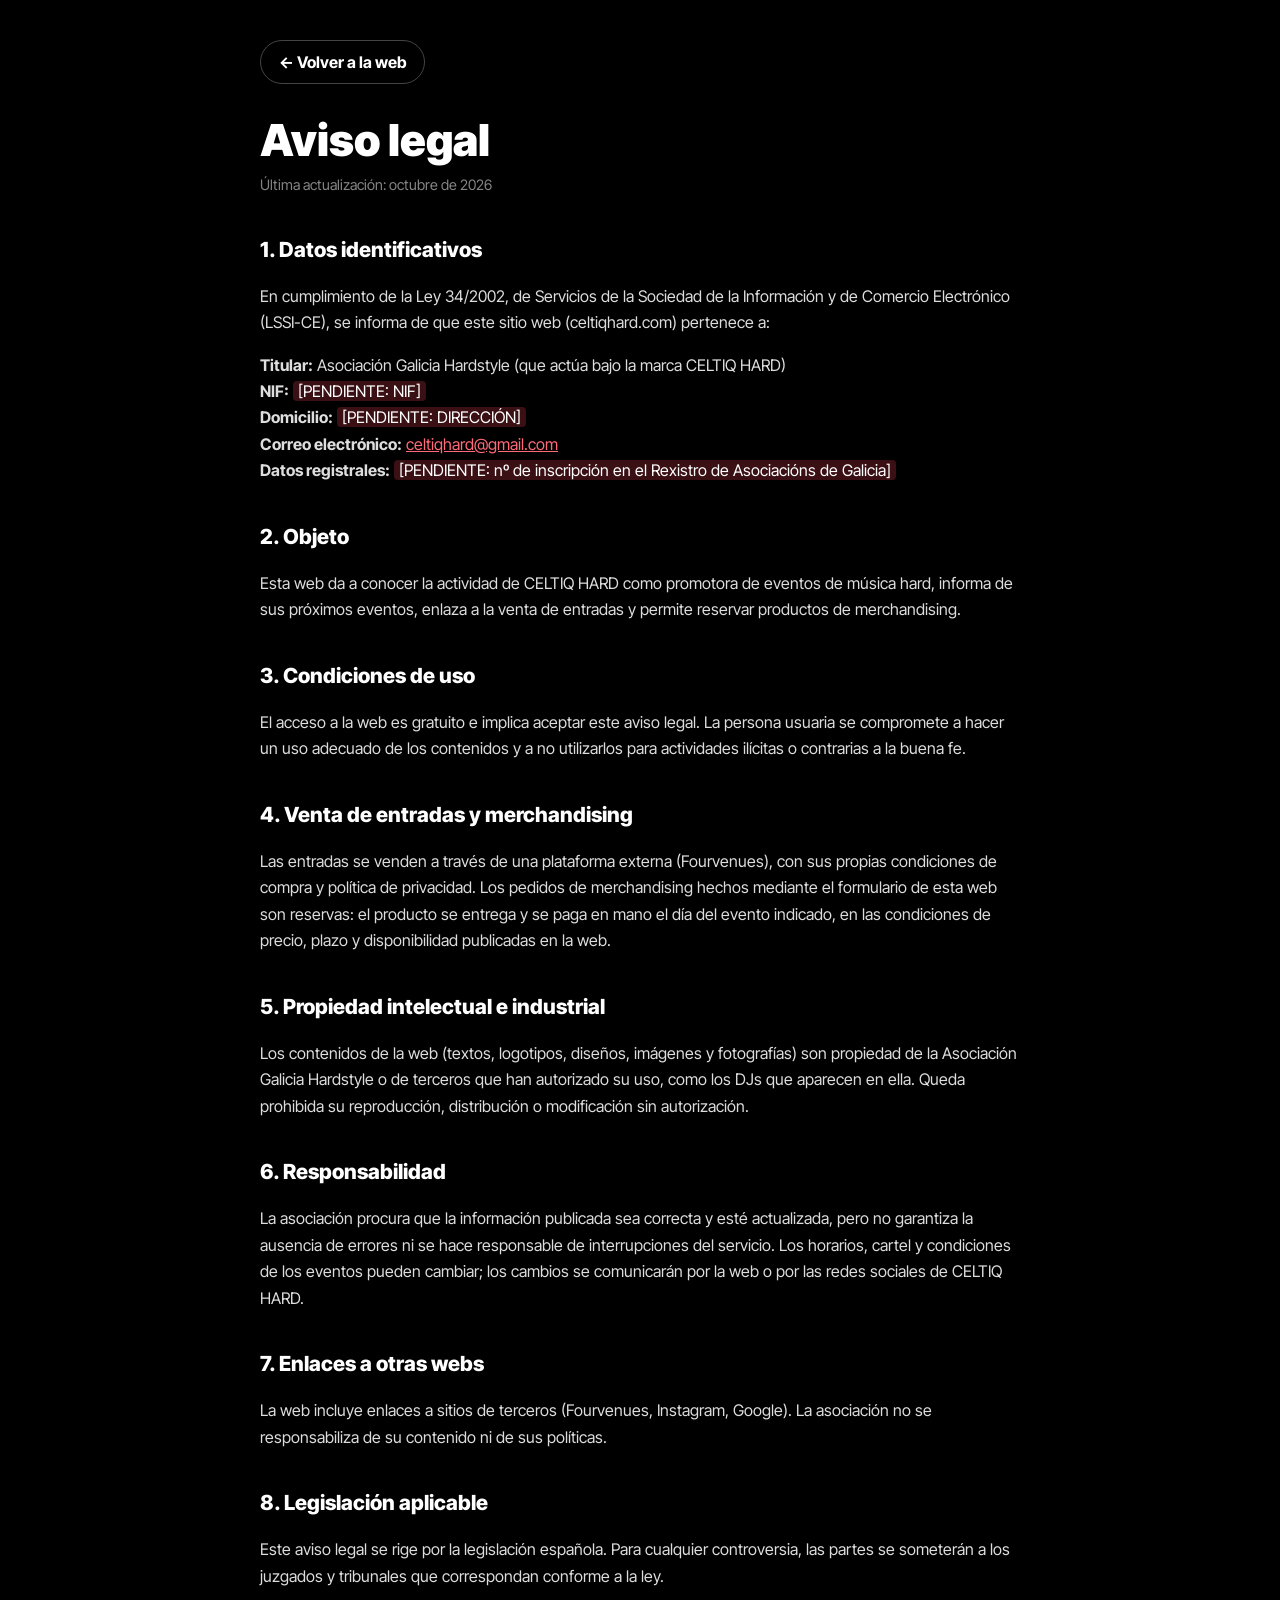
==== aviso-legal.html @ 73710f04 "Add files via upload" ====
<!DOCTYPE html>
<html lang="es">
<head>
<meta charset="UTF-8">
<meta name="viewport" content="width=device-width, initial-scale=1, viewport-fit=cover">
<meta name="robots" content="noindex,follow">
<title>Aviso legal | CELTIQ HARD</title>
<link rel="preconnect" href="https://fonts.googleapis.com">
<link href="https://fonts.googleapis.com/css2?family=Inter+Tight:wght@400;600;800;900&display=swap" rel="stylesheet">
<style>
:root{color-scheme:dark}
body{margin:0;background:#000;color:#ddd;font-family:'Inter Tight',system-ui,sans-serif;line-height:1.65;padding:env(safe-area-inset-top,0) 0 env(safe-area-inset-bottom,0)}
main{max-width:760px;margin:0 auto;padding:2.5rem 1.25rem 4rem}
.volver{display:inline-block;color:#fff;text-decoration:none;font-weight:700;margin-bottom:2rem;border:1px solid #444;border-radius:999px;padding:.5rem 1.1rem}
.volver:hover{border-color:#dc3545}
h1{color:#fff;font-size:clamp(2rem,6vw,2.75rem);font-weight:900;line-height:1.1;margin:0 0 .5rem}
h2{color:#fff;font-size:1.3rem;font-weight:800;margin:2.25rem 0 .5rem}
.fecha{opacity:.6;font-size:.9rem;margin:0 0 2rem}
a{color:#ff6b78}
table{width:100%;border-collapse:collapse;font-size:.92rem;margin:1rem 0}
.tabla{overflow-x:auto}
th,td{text-align:left;padding:.6rem;border-bottom:1px solid #333;vertical-align:top}
th{color:#fff}
.pendiente{background:#3a1015;color:#fff;padding:0 .3rem;border-radius:4px}
button{background:#dc3545;color:#fff;border:0;border-radius:999px;padding:.75rem 1.5rem;font:inherit;font-weight:800;cursor:pointer}
</style>
</head>
<body>
<main>
<a class="volver" href="index.html">&larr; Volver a la web</a>
<h1>Aviso legal</h1>
<p class="fecha">Última actualización: octubre de 2026</p>

<h2>1. Datos identificativos</h2>
<p>En cumplimiento de la Ley 34/2002, de Servicios de la Sociedad de la Información y de Comercio Electrónico (LSSI-CE), se informa de que este sitio web (celtiqhard.com) pertenece a:</p>
<p><strong>Titular:</strong> Asociación Galicia Hardstyle (que actúa bajo la marca CELTIQ HARD)<br>
<strong>NIF:</strong> <span class="pendiente">[PENDIENTE: NIF]</span><br>
<strong>Domicilio:</strong> <span class="pendiente">[PENDIENTE: DIRECCIÓN]</span><br>
<strong>Correo electrónico:</strong> <a href="mailto:celtiqhard@gmail.com">celtiqhard@gmail.com</a><br>
<strong>Datos registrales:</strong> <span class="pendiente">[PENDIENTE: nº de inscripción en el Rexistro de Asociacións de Galicia]</span></p>

<h2>2. Objeto</h2>
<p>Esta web da a conocer la actividad de CELTIQ HARD como promotora de eventos de música hard, informa de sus próximos eventos, enlaza a la venta de entradas y permite reservar productos de merchandising.</p>

<h2>3. Condiciones de uso</h2>
<p>El acceso a la web es gratuito e implica aceptar este aviso legal. La persona usuaria se compromete a hacer un uso adecuado de los contenidos y a no utilizarlos para actividades ilícitas o contrarias a la buena fe.</p>

<h2>4. Venta de entradas y merchandising</h2>
<p>Las entradas se venden a través de una plataforma externa (Fourvenues), con sus propias condiciones de compra y política de privacidad. Los pedidos de merchandising hechos mediante el formulario de esta web son reservas: el producto se entrega y se paga en mano el día del evento indicado, en las condiciones de precio, plazo y disponibilidad publicadas en la web.</p>

<h2>5. Propiedad intelectual e industrial</h2>
<p>Los contenidos de la web (textos, logotipos, diseños, imágenes y fotografías) son propiedad de la Asociación Galicia Hardstyle o de terceros que han autorizado su uso, como los DJs que aparecen en ella. Queda prohibida su reproducción, distribución o modificación sin autorización.</p>

<h2>6. Responsabilidad</h2>
<p>La asociación procura que la información publicada sea correcta y esté actualizada, pero no garantiza la ausencia de errores ni se hace responsable de interrupciones del servicio. Los horarios, cartel y condiciones de los eventos pueden cambiar; los cambios se comunicarán por la web o por las redes sociales de CELTIQ HARD.</p>

<h2>7. Enlaces a otras webs</h2>
<p>La web incluye enlaces a sitios de terceros (Fourvenues, Instagram, Google). La asociación no se responsabiliza de su contenido ni de sus políticas.</p>

<h2>8. Legislación aplicable</h2>
<p>Este aviso legal se rige por la legislación española. Para cualquier controversia, las partes se someterán a los juzgados y tribunales que correspondan conforme a la ley.</p>

</main>
</body>
</html>
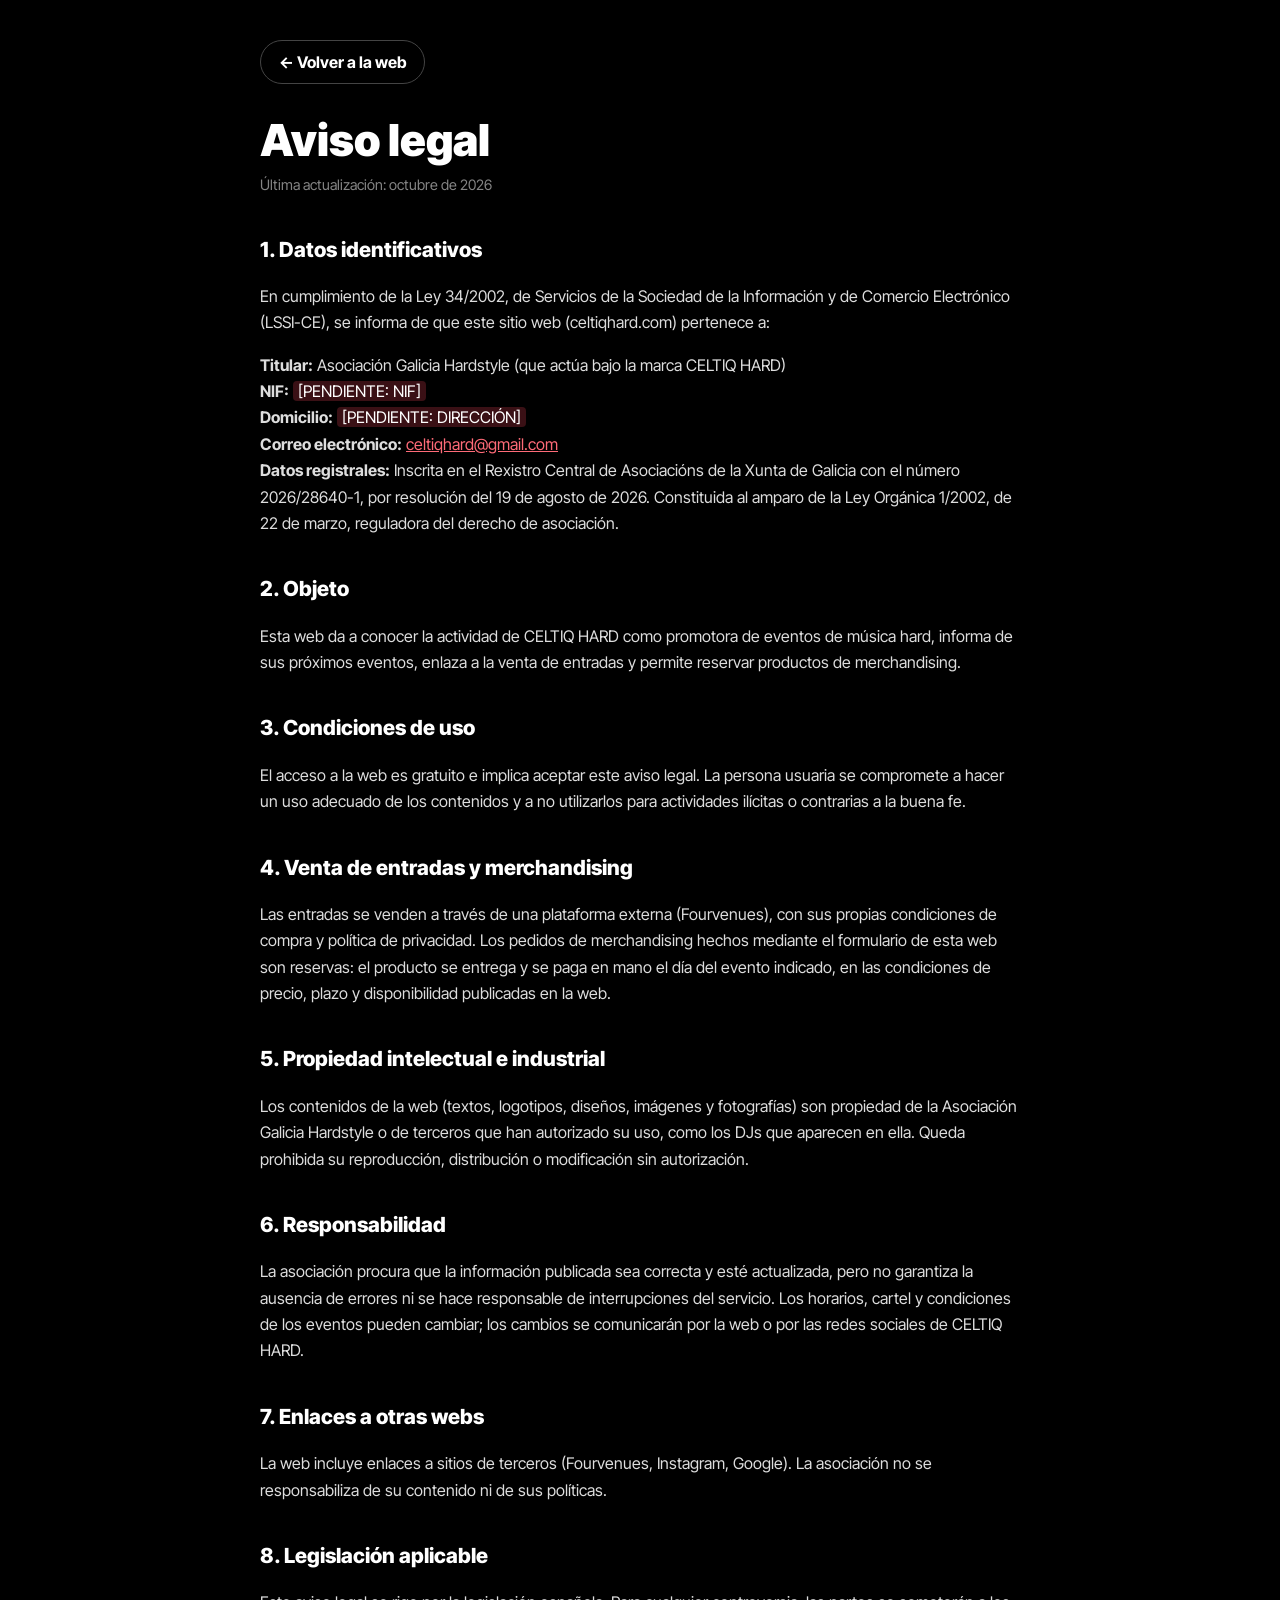
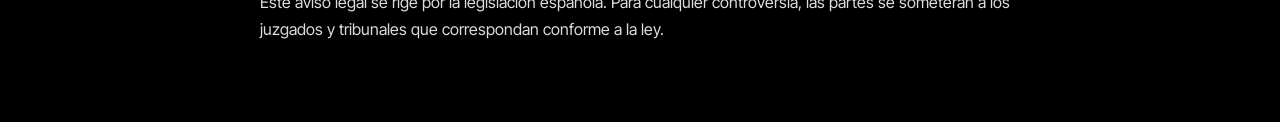
==== commit 1533e473: "Add files via upload" ====
--- a/aviso-legal.html
+++ b/aviso-legal.html
@@ -37,7 +37,7 @@
 <strong>NIF:</strong> <span class="pendiente">[PENDIENTE: NIF]</span><br>
 <strong>Domicilio:</strong> <span class="pendiente">[PENDIENTE: DIRECCIÓN]</span><br>
 <strong>Correo electrónico:</strong> <a href="mailto:celtiqhard@gmail.com">celtiqhard@gmail.com</a><br>
-<strong>Datos registrales:</strong> <span class="pendiente">[PENDIENTE: nº de inscripción en el Rexistro de Asociacións de Galicia]</span></p>
+<strong>Datos registrales:</strong> Inscrita en el Rexistro Central de Asociacións de la Xunta de Galicia con el número 2026/28640-1, por resolución del 19 de agosto de 2026. Constituida al amparo de la Ley Orgánica 1/2002, de 22 de marzo, reguladora del derecho de asociación.</p>
 
 <h2>2. Objeto</h2>
 <p>Esta web da a conocer la actividad de CELTIQ HARD como promotora de eventos de música hard, informa de sus próximos eventos, enlaza a la venta de entradas y permite reservar productos de merchandising.</p>
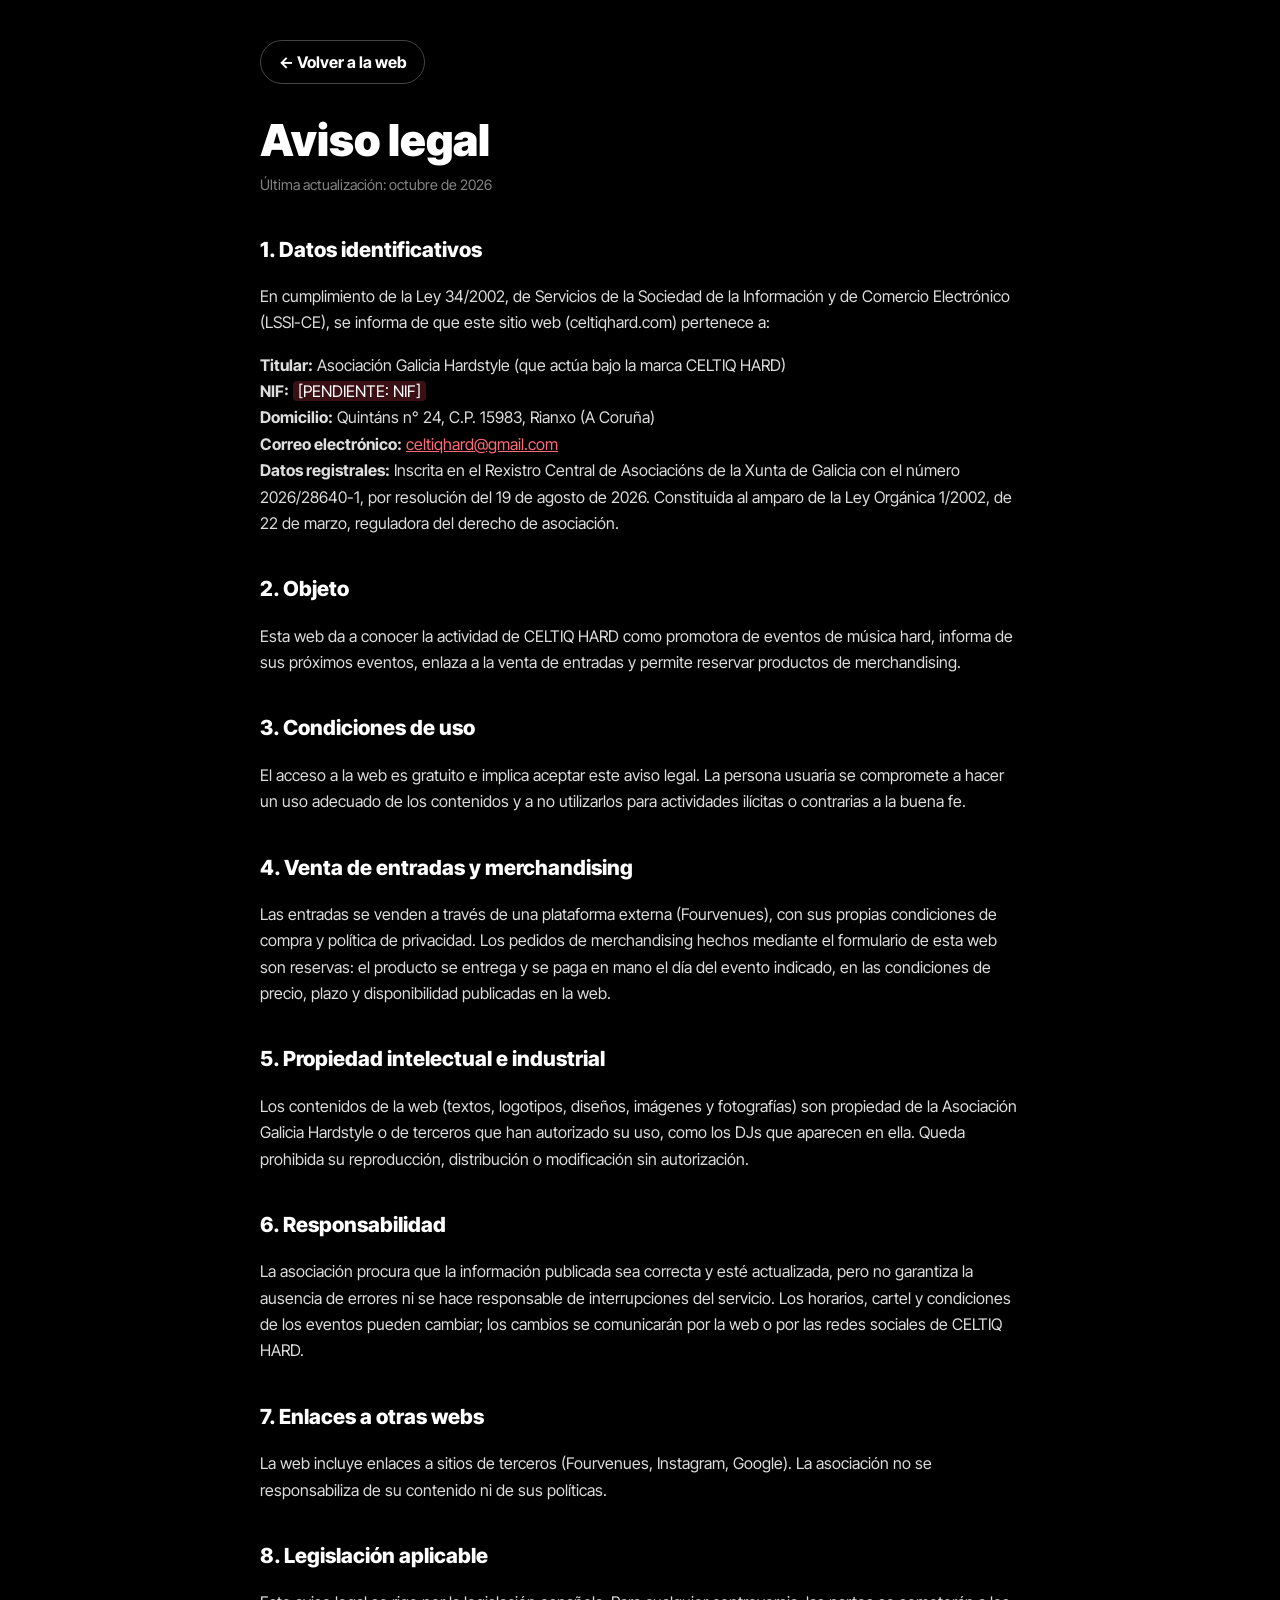
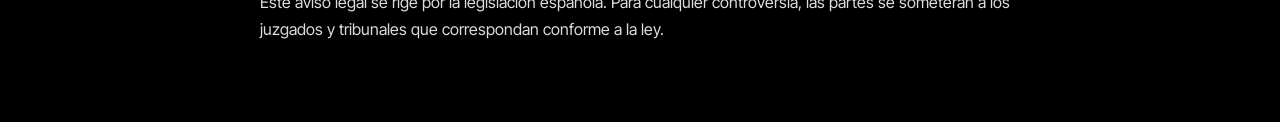
==== commit a831faa6: "Update address in legal notice" ====
--- a/aviso-legal.html
+++ b/aviso-legal.html
@@ -35,7 +35,7 @@
 <p>En cumplimiento de la Ley 34/2002, de Servicios de la Sociedad de la Información y de Comercio Electrónico (LSSI-CE), se informa de que este sitio web (celtiqhard.com) pertenece a:</p>
 <p><strong>Titular:</strong> Asociación Galicia Hardstyle (que actúa bajo la marca CELTIQ HARD)<br>
 <strong>NIF:</strong> <span class="pendiente">[PENDIENTE: NIF]</span><br>
-<strong>Domicilio:</strong> <span class="pendiente">[PENDIENTE: DIRECCIÓN]</span><br>
+<strong>Domicilio:</strong> Quintáns n° 24, C.P. 15983, Rianxo (A Coruña) <br>
 <strong>Correo electrónico:</strong> <a href="mailto:celtiqhard@gmail.com">celtiqhard@gmail.com</a><br>
 <strong>Datos registrales:</strong> Inscrita en el Rexistro Central de Asociacións de la Xunta de Galicia con el número 2026/28640-1, por resolución del 19 de agosto de 2026. Constituida al amparo de la Ley Orgánica 1/2002, de 22 de marzo, reguladora del derecho de asociación.</p>
 
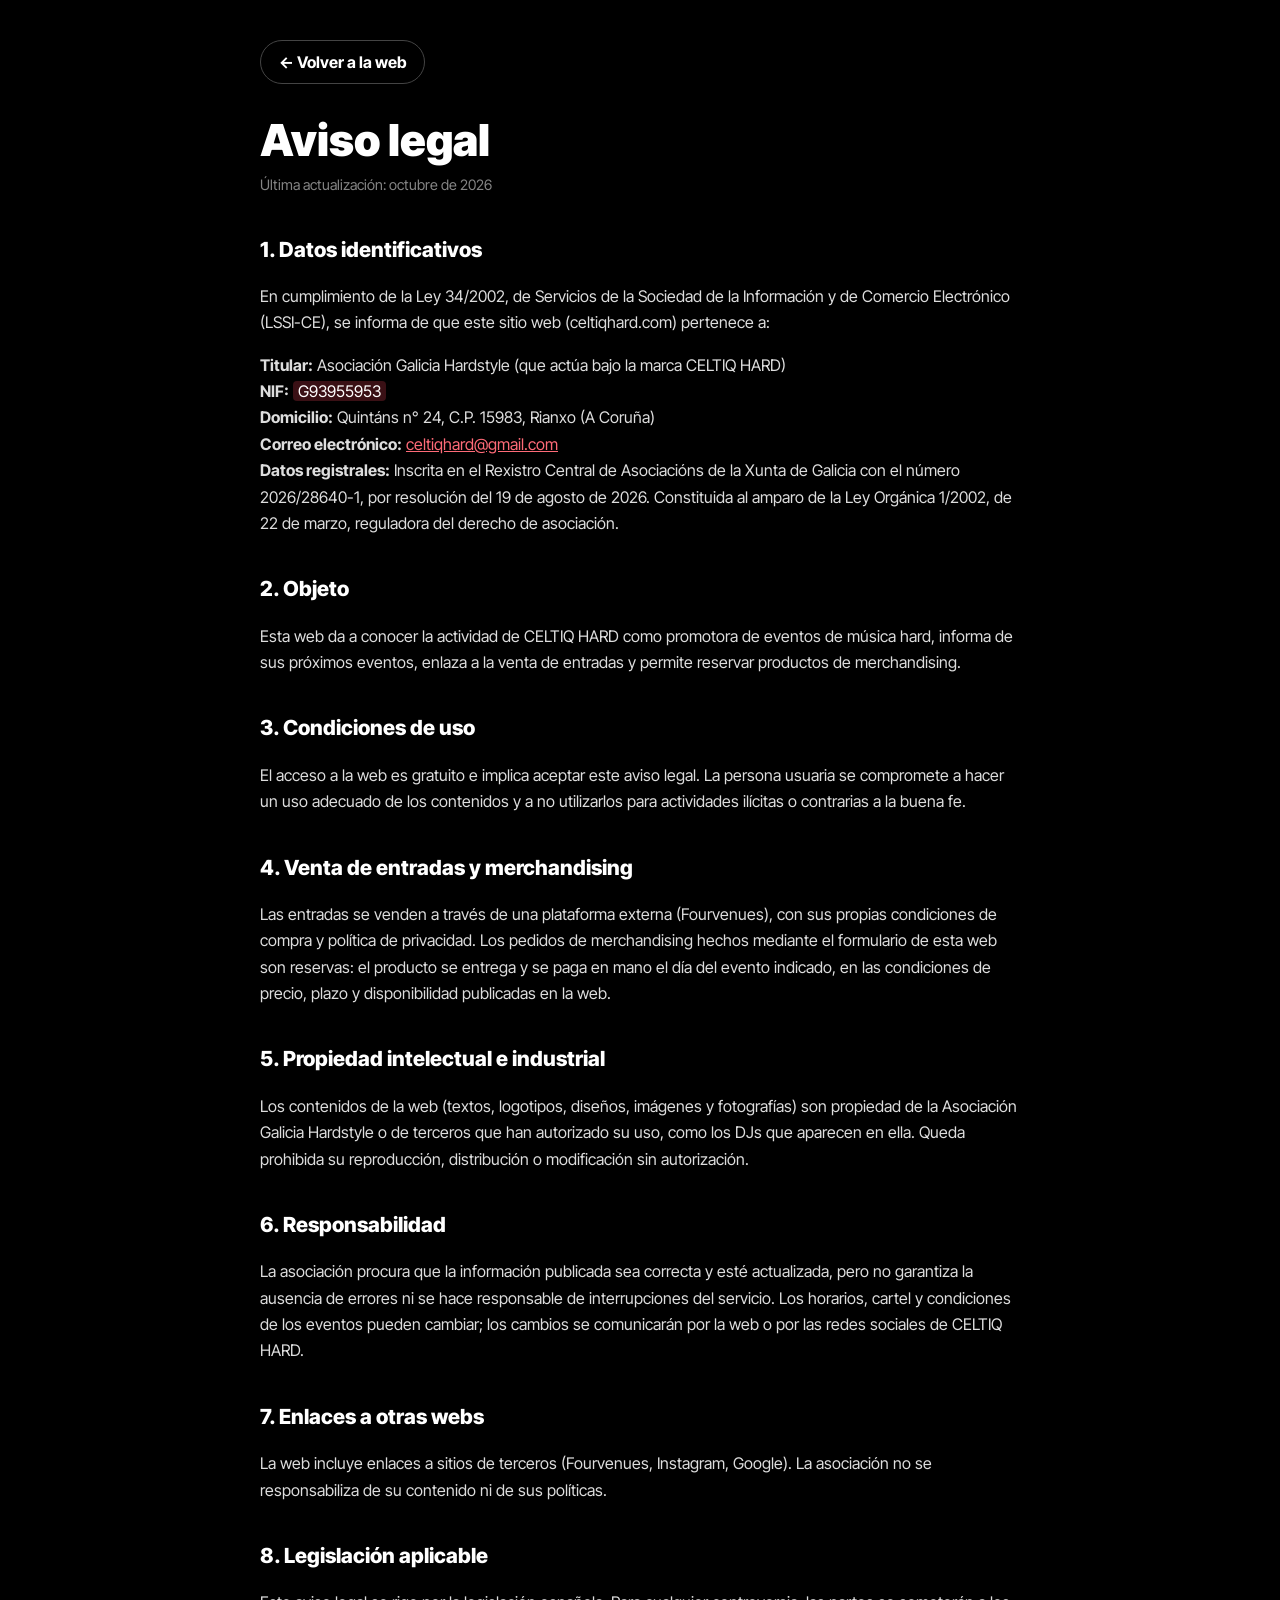
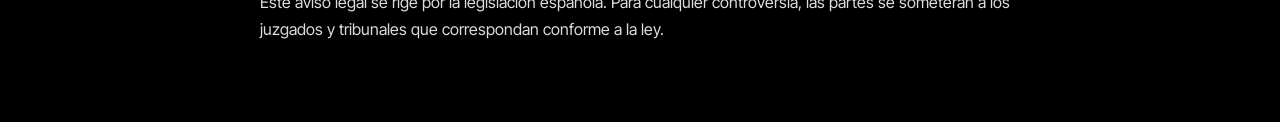
==== commit 8f1473a6: "Update NIF in aviso-legal.html" ====
--- a/aviso-legal.html
+++ b/aviso-legal.html
@@ -34,7 +34,7 @@
 <h2>1. Datos identificativos</h2>
 <p>En cumplimiento de la Ley 34/2002, de Servicios de la Sociedad de la Información y de Comercio Electrónico (LSSI-CE), se informa de que este sitio web (celtiqhard.com) pertenece a:</p>
 <p><strong>Titular:</strong> Asociación Galicia Hardstyle (que actúa bajo la marca CELTIQ HARD)<br>
-<strong>NIF:</strong> <span class="pendiente">[PENDIENTE: NIF]</span><br>
+<strong>NIF:</strong> <span class="pendiente">G93955953</span><br>
 <strong>Domicilio:</strong> Quintáns n° 24, C.P. 15983, Rianxo (A Coruña) <br>
 <strong>Correo electrónico:</strong> <a href="mailto:celtiqhard@gmail.com">celtiqhard@gmail.com</a><br>
 <strong>Datos registrales:</strong> Inscrita en el Rexistro Central de Asociacións de la Xunta de Galicia con el número 2026/28640-1, por resolución del 19 de agosto de 2026. Constituida al amparo de la Ley Orgánica 1/2002, de 22 de marzo, reguladora del derecho de asociación.</p>
